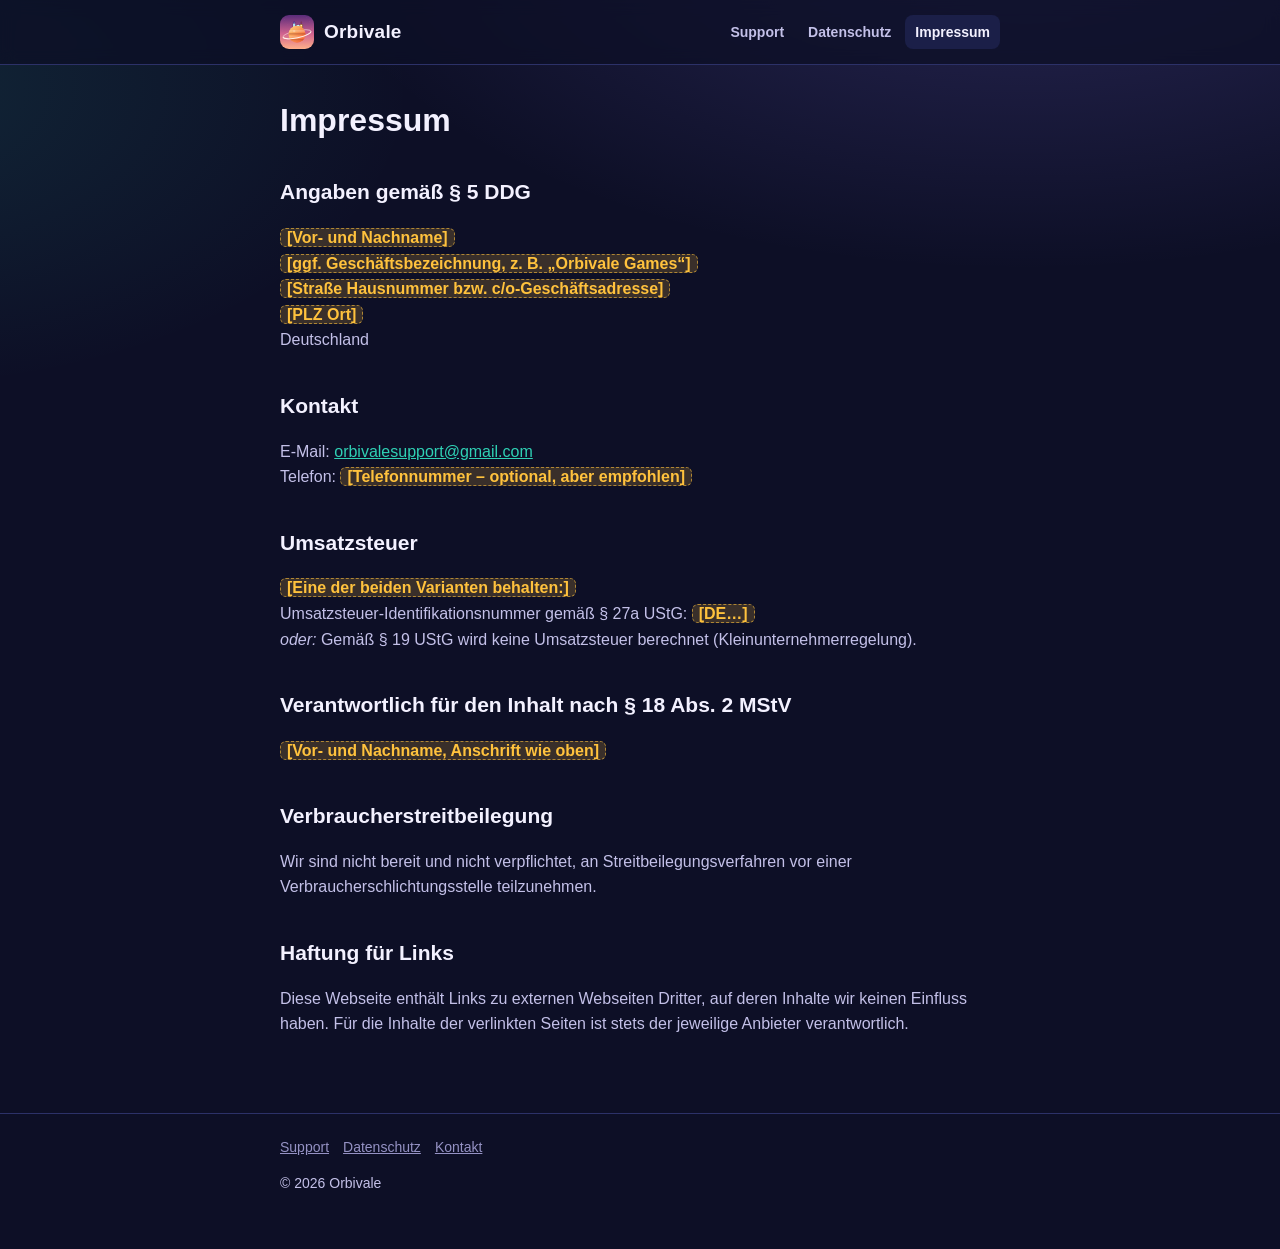
==== impressum.html @ e4f45b24 "Add files via upload" ====
<!doctype html>
<html lang="de">
<head>
<meta charset="utf-8">
<meta name="viewport" content="width=device-width,initial-scale=1">
<title>Orbivale – Impressum</title>
<meta name="description" content="Impressum der App Orbivale.">
<link rel="icon" href="favicon.png">
<link rel="apple-touch-icon" href="apple-touch-icon.png">
<link rel="stylesheet" href="style.css">
</head>
<body>
<header><div class="wrap">
  <a class="brand" href="index.html"><img src="logo.svg" alt="">Orbivale</a>
  <nav><a href="index.html">Support</a><a href="datenschutz.html">Datenschutz</a><a href="impressum.html" aria-current="page">Impressum</a></nav>
</div></header>

<main><div class="wrap">
  <h1>Impressum</h1>

  <h2>Angaben gemäß § 5 DDG</h2>
  <p><span class="todo">[Vor- und Nachname]</span><br>
  <span class="todo">[ggf. Geschäftsbezeichnung, z. B. „Orbivale Games“]</span><br>
  <span class="todo">[Straße Hausnummer bzw. c/o-Geschäftsadresse]</span><br>
  <span class="todo">[PLZ Ort]</span><br>
  Deutschland</p>

  <h2>Kontakt</h2>
  <p>E-Mail: <a href="mailto:orbivalesupport@gmail.com">orbivalesupport@gmail.com</a><br>
  Telefon: <span class="todo">[Telefonnummer – optional, aber empfohlen]</span></p>

  <h2>Umsatzsteuer</h2>
  <p><span class="todo">[Eine der beiden Varianten behalten:]</span><br>
  Umsatzsteuer-Identifikationsnummer gemäß § 27a UStG: <span class="todo">[DE…]</span><br>
  <em>oder:</em> Gemäß § 19 UStG wird keine Umsatzsteuer berechnet (Kleinunternehmerregelung).</p>

  <h2>Verantwortlich für den Inhalt nach § 18 Abs. 2 MStV</h2>
  <p><span class="todo">[Vor- und Nachname, Anschrift wie oben]</span></p>

  <h2>Verbraucherstreitbeilegung</h2>
  <p>Wir sind nicht bereit und nicht verpflichtet, an Streitbeilegungsverfahren vor einer Verbraucherschlichtungsstelle teilzunehmen.</p>

  <h2>Haftung für Links</h2>
  <p>Diese Webseite enthält Links zu externen Webseiten Dritter, auf deren Inhalte wir keinen Einfluss haben. Für die Inhalte der verlinkten Seiten ist stets der jeweilige Anbieter verantwortlich.</p>
</div></main>

<footer><div class="wrap">
  <a href="index.html">Support</a><a href="datenschutz.html">Datenschutz</a><a href="mailto:orbivalesupport@gmail.com">Kontakt</a>
  <p>© 2026 Orbivale</p>
</div></footer>
</body>
</html>
---- style.css ----
:root{
  --bg:#0d0f26;--bg2:#15183a;--card:#1b1f48;--line:#2c3168;
  --ink:#f3f1ff;--ink2:#c3c0e8;--mut:#9592c4;
  --violet:#8b7cff;--teal:#2fd1b5;--gold:#ffc23d;--coral:#ff7a59;
}
*{box-sizing:border-box}
html{-webkit-text-size-adjust:100%}
body{margin:0;background:var(--bg);color:var(--ink);
  font:16px/1.6 -apple-system,BlinkMacSystemFont,"SF Pro Text","Segoe UI",Roboto,Helvetica,Arial,sans-serif;
  background-image:radial-gradient(1200px 600px at 80% -10%,rgba(139,124,255,.22),transparent 60%),radial-gradient(900px 500px at -10% 10%,rgba(47,209,181,.12),transparent 60%);
  background-attachment:fixed}
a{color:var(--teal)}
a:hover{color:#6ff0d8}
.wrap{max-width:760px;margin:0 auto;padding:0 20px}
header{border-bottom:1px solid var(--line);background:rgba(13,15,38,.75);backdrop-filter:blur(8px);-webkit-backdrop-filter:blur(8px);position:sticky;top:0;z-index:2}
header .wrap{display:flex;align-items:center;gap:12px;height:64px}
.brand{display:flex;align-items:center;gap:10px;color:var(--ink);text-decoration:none;font-weight:800;font-size:19px;letter-spacing:.2px}
.brand img{width:34px;height:34px;border-radius:9px}
nav{margin-left:auto;display:flex;gap:4px;flex-wrap:wrap}
nav a{color:var(--ink2);text-decoration:none;font-weight:600;font-size:14px;padding:6px 10px;border-radius:8px}
nav a:hover,nav a[aria-current=page]{background:var(--card);color:var(--ink)}
main{padding:36px 0 60px}
h1{font-size:32px;line-height:1.2;margin:0 0 10px}
h2{font-size:21px;margin:36px 0 8px}
h3{font-size:17px;margin:22px 0 6px}
p,li{color:var(--ink2)}
strong{color:var(--ink)}
.lead{font-size:18px;color:var(--ink2);margin:0 0 24px}
.hero{display:flex;gap:22px;align-items:center;margin:10px 0 28px}
.hero img{width:96px;height:96px;border-radius:24px;box-shadow:0 10px 30px rgba(0,0,0,.35);flex:none}
.cards{display:grid;grid-template-columns:repeat(auto-fit,minmax(210px,1fr));gap:14px;margin:18px 0}
.card{background:var(--card);border:1px solid var(--line);border-radius:16px;padding:18px}
.card h3{margin-top:0}
.card p{margin:0}
.btn{display:inline-block;background:var(--teal);color:#06231e;font-weight:800;text-decoration:none;padding:12px 18px;border-radius:12px;margin:6px 0}
.btn:hover{color:#06231e;filter:brightness(1.08)}
.box{background:var(--bg2);border:1px solid var(--line);border-radius:14px;padding:14px 18px;margin:16px 0}
.todo{background:rgba(255,194,61,.18);color:var(--gold);border:1px dashed rgba(255,194,61,.6);border-radius:6px;padding:0 6px;font-weight:700}
table{width:100%;border-collapse:collapse;margin:12px 0;font-size:15px}
th,td{text-align:left;vertical-align:top;padding:9px 10px;border-bottom:1px solid var(--line)}
th{color:var(--ink);font-weight:700;background:var(--bg2)}
td{color:var(--ink2)}
.tablewrap{overflow-x:auto}
footer{border-top:1px solid var(--line);padding:22px 0 40px;color:var(--mut);font-size:14px}
footer a{color:var(--mut);margin-right:14px}
.muted{color:var(--mut)}
@media (max-width:560px){
  h1{font-size:26px}
  .hero{flex-direction:column;align-items:flex-start}
  header .wrap{height:auto;padding-top:10px;padding-bottom:10px;flex-wrap:wrap}
  nav{margin-left:0;width:100%}
}
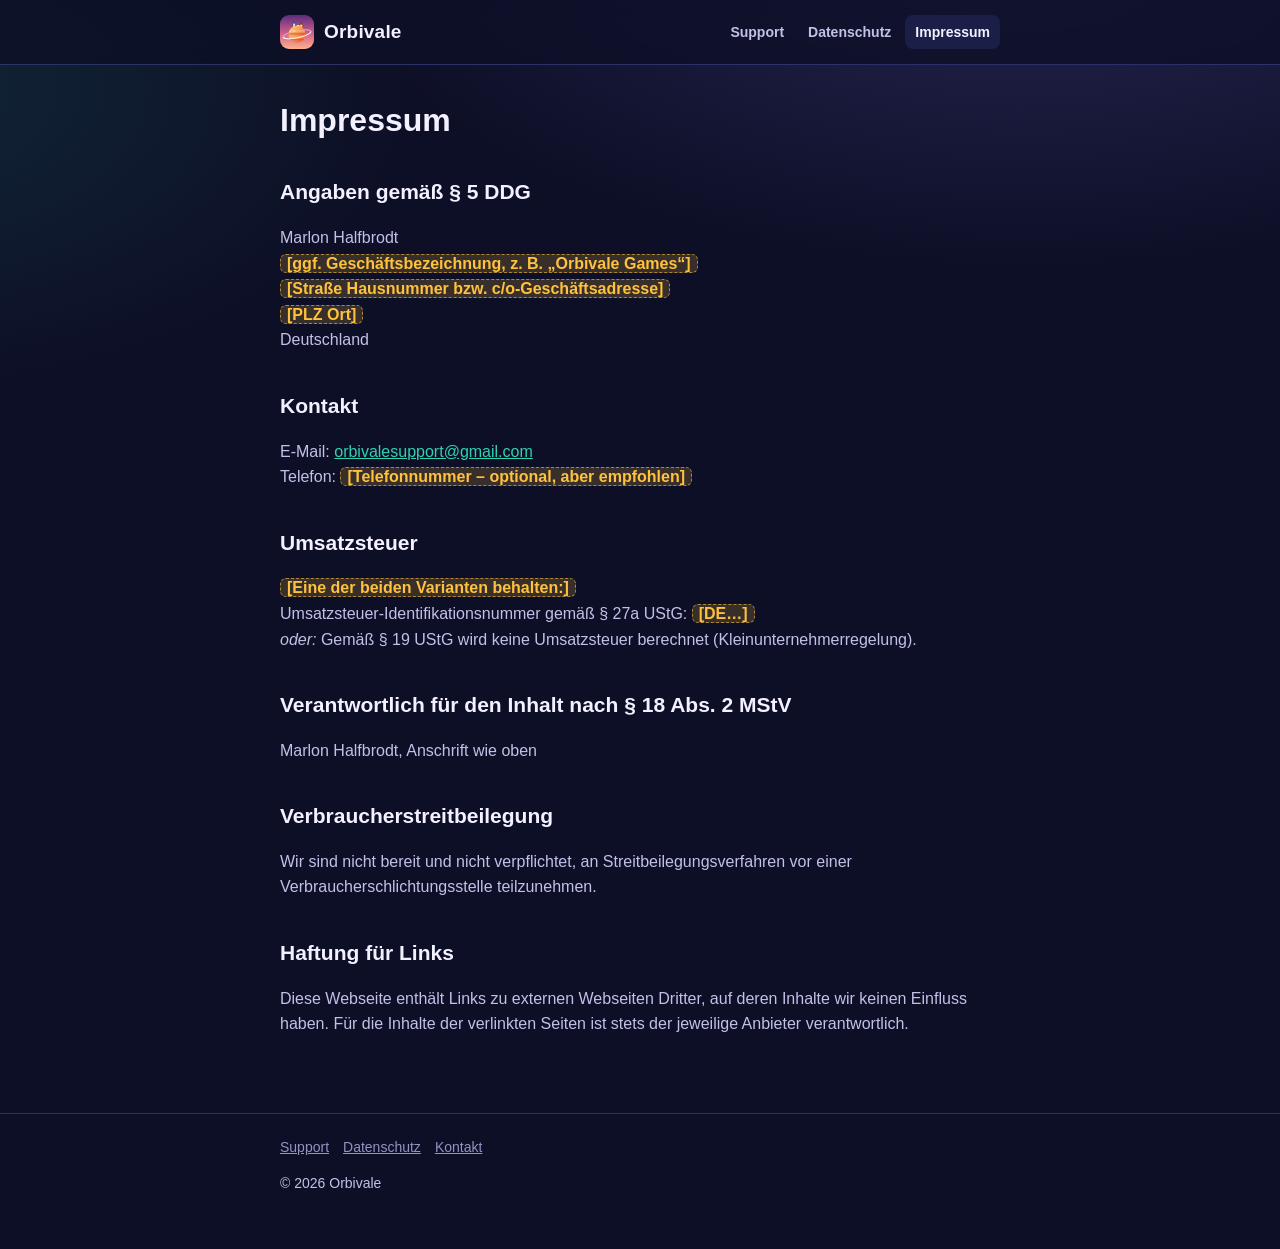
==== commit 9d03ca16: "Add files via upload" ====
--- a/impressum.html
+++ b/impressum.html
@@ -19,7 +19,7 @@
   <h1>Impressum</h1>
 
   <h2>Angaben gemäß § 5 DDG</h2>
-  <p><span class="todo">[Vor- und Nachname]</span><br>
+  <p>Marlon Halfbrodt<br>
   <span class="todo">[ggf. Geschäftsbezeichnung, z. B. „Orbivale Games“]</span><br>
   <span class="todo">[Straße Hausnummer bzw. c/o-Geschäftsadresse]</span><br>
   <span class="todo">[PLZ Ort]</span><br>
@@ -35,7 +35,7 @@
   <em>oder:</em> Gemäß § 19 UStG wird keine Umsatzsteuer berechnet (Kleinunternehmerregelung).</p>
 
   <h2>Verantwortlich für den Inhalt nach § 18 Abs. 2 MStV</h2>
-  <p><span class="todo">[Vor- und Nachname, Anschrift wie oben]</span></p>
+  <p>Marlon Halfbrodt, Anschrift wie oben</p>
 
   <h2>Verbraucherstreitbeilegung</h2>
   <p>Wir sind nicht bereit und nicht verpflichtet, an Streitbeilegungsverfahren vor einer Verbraucherschlichtungsstelle teilzunehmen.</p>
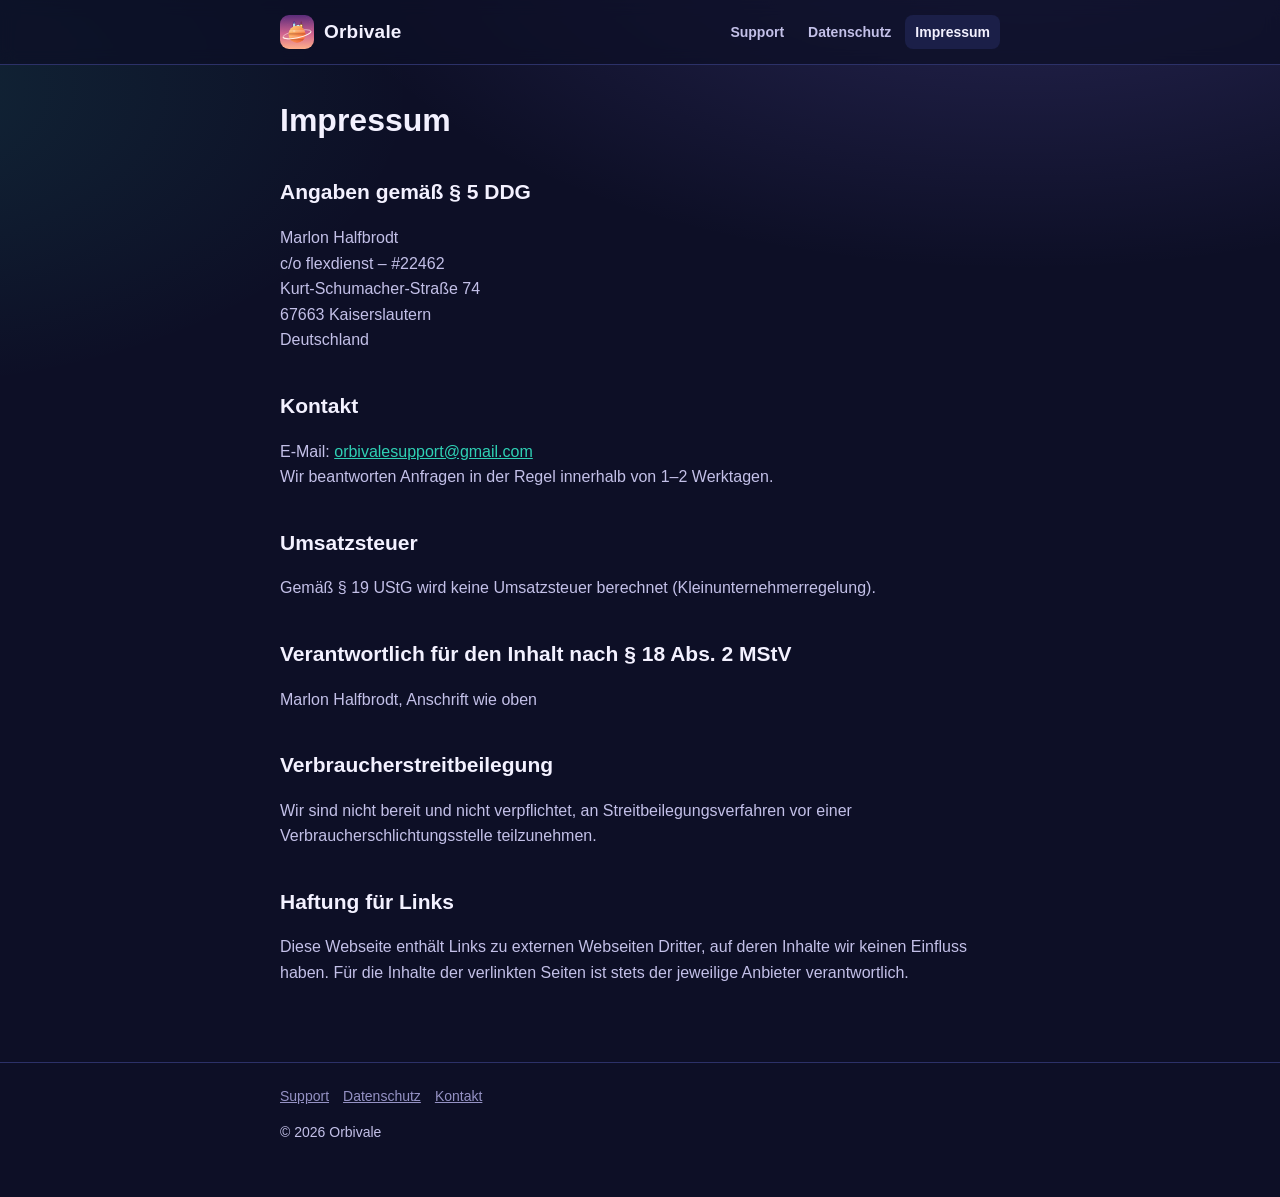
==== commit eb0e92de: "Add files via upload" ====
--- a/impressum.html
+++ b/impressum.html
@@ -20,19 +20,17 @@
 
   <h2>Angaben gemäß § 5 DDG</h2>
   <p>Marlon Halfbrodt<br>
-  <span class="todo">[ggf. Geschäftsbezeichnung, z. B. „Orbivale Games“]</span><br>
-  <span class="todo">[Straße Hausnummer bzw. c/o-Geschäftsadresse]</span><br>
-  <span class="todo">[PLZ Ort]</span><br>
+  c/o flexdienst – #22462<br>
+  Kurt-Schumacher-Straße 74<br>
+  67663 Kaiserslautern<br>
   Deutschland</p>
 
   <h2>Kontakt</h2>
   <p>E-Mail: <a href="mailto:orbivalesupport@gmail.com">orbivalesupport@gmail.com</a><br>
-  Telefon: <span class="todo">[Telefonnummer – optional, aber empfohlen]</span></p>
+  Wir beantworten Anfragen in der Regel innerhalb von 1–2 Werktagen.</p>
 
   <h2>Umsatzsteuer</h2>
-  <p><span class="todo">[Eine der beiden Varianten behalten:]</span><br>
-  Umsatzsteuer-Identifikationsnummer gemäß § 27a UStG: <span class="todo">[DE…]</span><br>
-  <em>oder:</em> Gemäß § 19 UStG wird keine Umsatzsteuer berechnet (Kleinunternehmerregelung).</p>
+  <p>Gemäß § 19 UStG wird keine Umsatzsteuer berechnet (Kleinunternehmerregelung).</p>
 
   <h2>Verantwortlich für den Inhalt nach § 18 Abs. 2 MStV</h2>
   <p>Marlon Halfbrodt, Anschrift wie oben</p>
